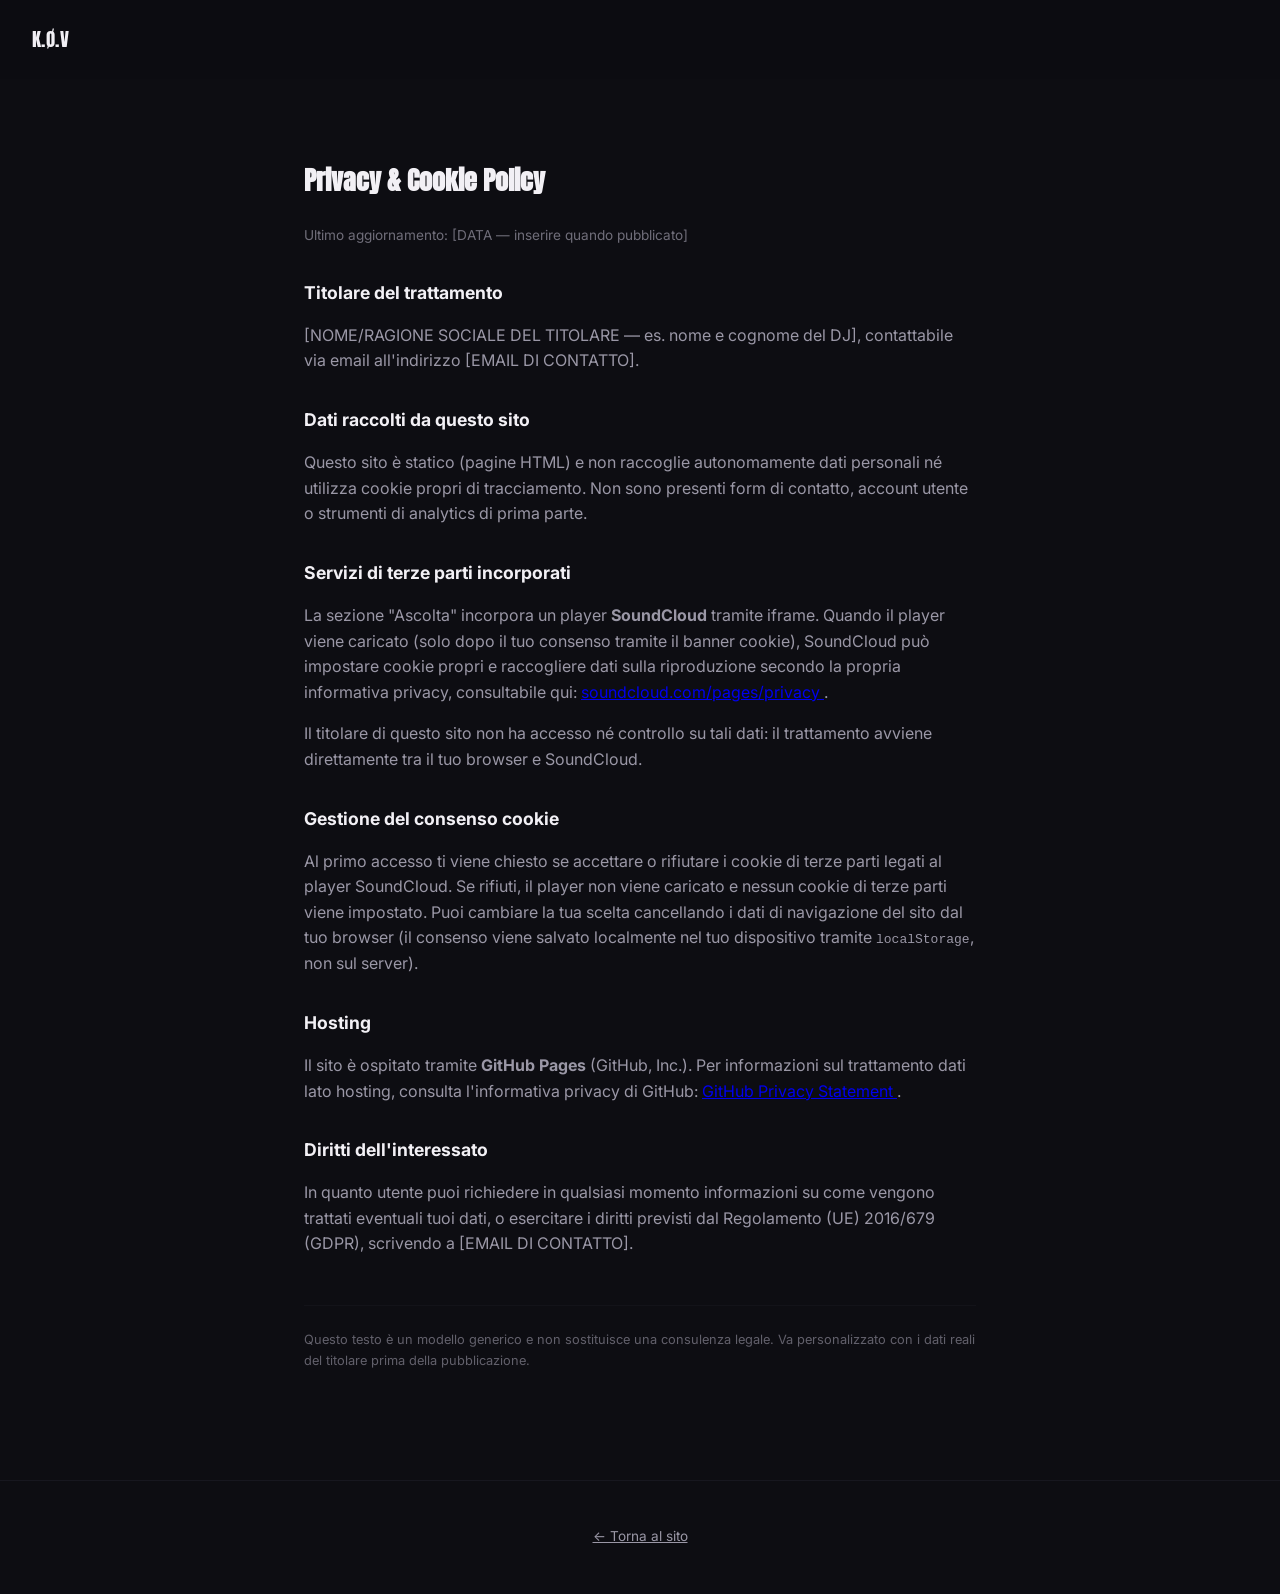
==== privacy.html @ 5d9085f1 "Reuploading core files reuploading core files + the addition of a privacy policy page after adding a" ====
<!DOCTYPE html>
<html lang="it">
<head>
<meta charset="UTF-8">
<meta name="viewport" content="width=device-width, initial-scale=1.0">
<title>Privacy &amp; Cookie Policy — K.Ø.V</title>
<link rel="preconnect" href="https://fonts.googleapis.com">
<link rel="preconnect" href="https://fonts.gstatic.com" crossorigin>
<link href="https://fonts.googleapis.com/css2?family=Anton&family=Inter:wght@400;500;600&display=swap" rel="stylesheet">
<link rel="stylesheet" href="style.css">
</head>
<body>

<nav class="nav">
  <a href="index.html" class="nav__brand">K.Ø.V</a>
</nav>

<main class="legal">
  <h1 class="section__label">Privacy &amp; Cookie Policy</h1>

  <p class="legal__updated">Ultimo aggiornamento: [DATA — inserire quando pubblicato]</p>

  <h2>Titolare del trattamento</h2>
  <p>
    [NOME/RAGIONE SOCIALE DEL TITOLARE — es. nome e cognome del DJ],
    contattabile via email all'indirizzo [EMAIL DI CONTATTO].
  </p>

  <h2>Dati raccolti da questo sito</h2>
  <p>
    Questo sito è statico (pagine HTML) e non raccoglie autonomamente dati personali
    né utilizza cookie propri di tracciamento. Non sono presenti form di contatto,
    account utente o strumenti di analytics di prima parte.
  </p>

  <h2>Servizi di terze parti incorporati</h2>
  <p>
    La sezione "Ascolta" incorpora un player <strong>SoundCloud</strong> tramite iframe.
    Quando il player viene caricato (solo dopo il tuo consenso tramite il banner cookie),
    SoundCloud può impostare cookie propri e raccogliere dati sulla riproduzione secondo
    la propria informativa privacy, consultabile qui:
    <a href="https://soundcloud.com/pages/privacy" target="_blank" rel="noopener">
      soundcloud.com/pages/privacy
    </a>.
  </p>
  <p>
    Il titolare di questo sito non ha accesso né controllo su tali dati: il trattamento
    avviene direttamente tra il tuo browser e SoundCloud.
  </p>

  <h2>Gestione del consenso cookie</h2>
  <p>
    Al primo accesso ti viene chiesto se accettare o rifiutare i cookie di terze parti
    legati al player SoundCloud. Se rifiuti, il player non viene caricato e nessun cookie
    di terze parti viene impostato. Puoi cambiare la tua scelta cancellando i dati di
    navigazione del sito dal tuo browser (il consenso viene salvato localmente nel tuo
    dispositivo tramite <code>localStorage</code>, non sul server).
  </p>

  <h2>Hosting</h2>
  <p>
    Il sito è ospitato tramite <strong>GitHub Pages</strong> (GitHub, Inc.). Per informazioni
    sul trattamento dati lato hosting, consulta l'informativa privacy di GitHub:
    <a href="https://docs.github.com/en/site-policy/privacy-policies/github-privacy-statement" target="_blank" rel="noopener">
      GitHub Privacy Statement
    </a>.
  </p>

  <h2>Diritti dell'interessato</h2>
  <p>
    In quanto utente puoi richiedere in qualsiasi momento informazioni su come vengono
    trattati eventuali tuoi dati, o esercitare i diritti previsti dal Regolamento (UE)
    2016/679 (GDPR), scrivendo a [EMAIL DI CONTATTO].
  </p>

  <p class="legal__disclaimer">
    Questo testo è un modello generico e non sostituisce una consulenza legale.
    Va personalizzato con i dati reali del titolare prima della pubblicazione.
  </p>
</main>

<footer class="footer">
  <p><a href="index.html" class="footer__link">← Torna al sito</a></p>
</footer>

</body>
</html>
---- style.css ----
:root {
  --bg: #0d0d12;
  --surface: #17171f;
  --text: #f2f0f5;
  --text-muted: #9a97a6;
  --accent: #ff3d81;
  --accent-glow: #6a2cff;
}

* { box-sizing: border-box; }

body {
  margin: 0;
  background: var(--bg);
  color: var(--text);
  font-family: 'Inter', sans-serif;
  line-height: 1.6;
}

/* NAV */
.nav {
  display: flex;
  justify-content: space-between;
  align-items: center;
  padding: 1.5rem 2rem;
  position: sticky;
  top: 0;
  background: rgba(13, 13, 18, 0.85);
  backdrop-filter: blur(6px);
  z-index: 10;
}

.nav__brand {
  font-family: 'Anton', sans-serif;
  letter-spacing: 0.02em;
  font-size: 1.2rem;
  color: var(--text);
  text-decoration: none;
}

.nav__links a {
  color: var(--text-muted);
  text-decoration: none;
  margin-left: 1.5rem;
  transition: color 0.2s;
}

.nav__links a:hover { color: var(--accent); }

/* HERO */
.hero {
  position: relative;
  min-height: 80vh;
  display: flex;
  flex-direction: row;
  justify-content: space-between;
  align-items: center;
  gap: 3rem;
  padding: 2rem 8vw;
  overflow: hidden;
}

.hero__glow {
  position: absolute;
  top: -10%;
  right: -5%;
  width: 55vw;
  height: 55vw;
  background: radial-gradient(circle, var(--accent-glow) 0%, transparent 70%);
  opacity: 0.4;
  filter: blur(40px);
  pointer-events: none;
}

.hero__text { z-index: 1; flex: 1; min-width: 0; }

.hero__title {
  font-family: 'Anton', sans-serif;
  font-size: clamp(3.5rem, 10vw, 7rem);
  line-height: 0.9;
  margin: 0;
}

.hero__subtitle {
  color: var(--text-muted);
  font-size: 1.1rem;
  margin-top: 1rem;
}

.hero__cta {
  margin-top: 2rem;
  display: inline-block;
  padding: 0.9rem 1.8rem;
  background: var(--accent);
  color: #0d0d12;
  font-weight: 600;
  text-decoration: none;
  border-radius: 4px;
  transition: transform 0.15s ease;
}

.hero__cta:hover { transform: translateY(-2px); }

.hero__logo {
  z-index: 1;
  width: clamp(220px, 28vw, 420px);
  flex-shrink: 0;
  mix-blend-mode: screen;
  -webkit-mask-image: radial-gradient(circle, black 55%, transparent 82%);
  mask-image: radial-gradient(circle, black 55%, transparent 82%);
  filter: drop-shadow(0 0 40px rgba(255, 61, 129, 0.35));
}

@media (max-width: 768px) {
  .hero {
    flex-direction: column;
    text-align: center;
    padding-top: 4rem;
  }
  .hero__logo { width: min(70vw, 320px); }
}

/* SECTIONS */
.section__label {
  font-family: 'Anton', sans-serif;
  font-size: 1.6rem;
  margin-bottom: 1.5rem;
}

.player, .bio {
  max-width: 720px;
  margin: 0 auto;
  padding: 5rem 1.5rem;
}

.player__embed {
  background: var(--surface);
  border-radius: 8px;
  overflow: hidden;
  min-height: 400px;
  display: flex;
  align-items: center;
  justify-content: center;
}

.player__embed iframe { display: block; }

/* GATE DEL CONSENSO — vive dentro il riquadro del player, stessa area dell'iframe */
.cookie-gate {
  padding: 2rem;
  text-align: center;
  max-width: 420px;
}

.cookie-gate__text {
  color: var(--text-muted);
  font-size: 0.9rem;
  margin-bottom: 1.2rem;
}

.cookie-gate__text a { color: var(--accent); }

.cookie-gate__actions {
  display: flex;
  gap: 0.6rem;
  justify-content: center;
}

.cookie-btn {
  padding: 0.6rem 1.2rem;
  border-radius: 6px;
  border: none;
  font-weight: 600;
  font-size: 0.85rem;
  cursor: pointer;
  background: var(--accent);
  color: #0d0d12;
}

.cookie-btn--ghost {
  background: transparent;
  border: 1px solid rgba(255, 255, 255, 0.15);
  color: var(--text-muted);
}

.player__note {
  color: var(--text-muted);
  font-size: 0.9rem;
  margin-top: 0.8rem;
}

.bio__text {
  color: var(--text-muted);
  font-size: 1.05rem;
}

/* FOOTER */
.footer {
  text-align: center;
  padding: 2rem;
  color: var(--text-muted);
  font-size: 0.85rem;
  border-top: 1px solid var(--surface);
}

.footer__link {
  color: var(--text-muted);
  text-decoration: underline;
}

.footer__link:hover { color: var(--accent); }

.cookie-btn {
  padding: 0.55rem 1.1rem;
  border-radius: 6px;
  border: none;
  font-weight: 600;
  font-size: 0.85rem;
  cursor: pointer;
  background: var(--accent);
  color: #0d0d12;
}

.cookie-btn--ghost {
  background: transparent;
  border: 1px solid rgba(255, 255, 255, 0.15);
  color: var(--text-muted);
}

/* PAGINA LEGALE */
.legal {
  max-width: 720px;
  margin: 0 auto;
  padding: 4rem 1.5rem 6rem;
}

.legal h2 {
  font-size: 1.1rem;
  margin-top: 2rem;
  color: var(--text);
}

.legal p {
  color: var(--text-muted);
}

.legal__updated {
  font-size: 0.85rem;
  color: var(--text-muted);
  opacity: 0.7;
}

.legal__disclaimer {
  margin-top: 3rem;
  font-size: 0.8rem;
  opacity: 0.6;
  border-top: 1px solid var(--surface);
  padding-top: 1.5rem;
}
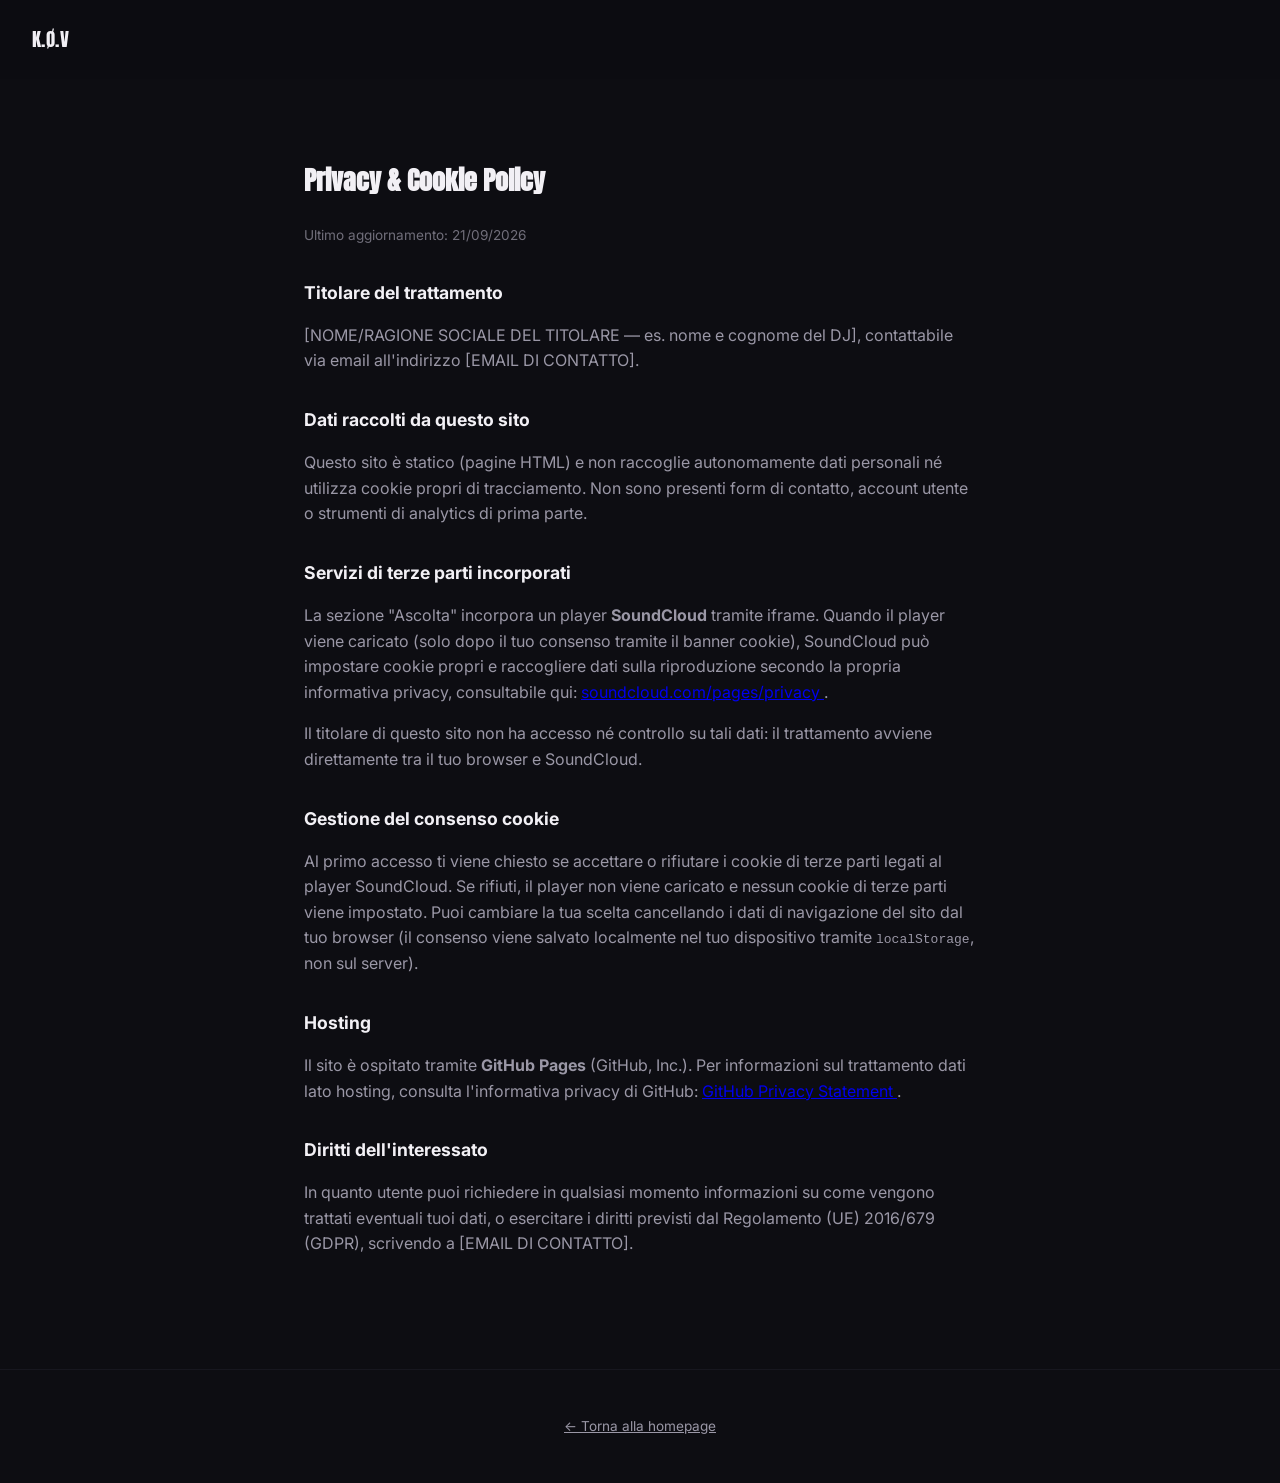
==== commit 3b3b5fd7: "Aggiornato privacy.html Rimosso parte di codice superflua" ====
--- a/privacy.html
+++ b/privacy.html
@@ -18,7 +18,7 @@
 <main class="legal">
   <h1 class="section__label">Privacy &amp; Cookie Policy</h1>
 
-  <p class="legal__updated">Ultimo aggiornamento: [DATA — inserire quando pubblicato]</p>
+  <p class="legal__updated">Ultimo aggiornamento: 21/09/2026</p>
 
   <h2>Titolare del trattamento</h2>
   <p>
@@ -72,15 +72,10 @@
     trattati eventuali tuoi dati, o esercitare i diritti previsti dal Regolamento (UE)
     2016/679 (GDPR), scrivendo a [EMAIL DI CONTATTO].
   </p>
-
-  <p class="legal__disclaimer">
-    Questo testo è un modello generico e non sostituisce una consulenza legale.
-    Va personalizzato con i dati reali del titolare prima della pubblicazione.
-  </p>
 </main>
 
 <footer class="footer">
-  <p><a href="index.html" class="footer__link">← Torna al sito</a></p>
+  <p><a href="index.html" class="footer__link">← Torna alla homepage</a></p>
 </footer>
 
 </body>
